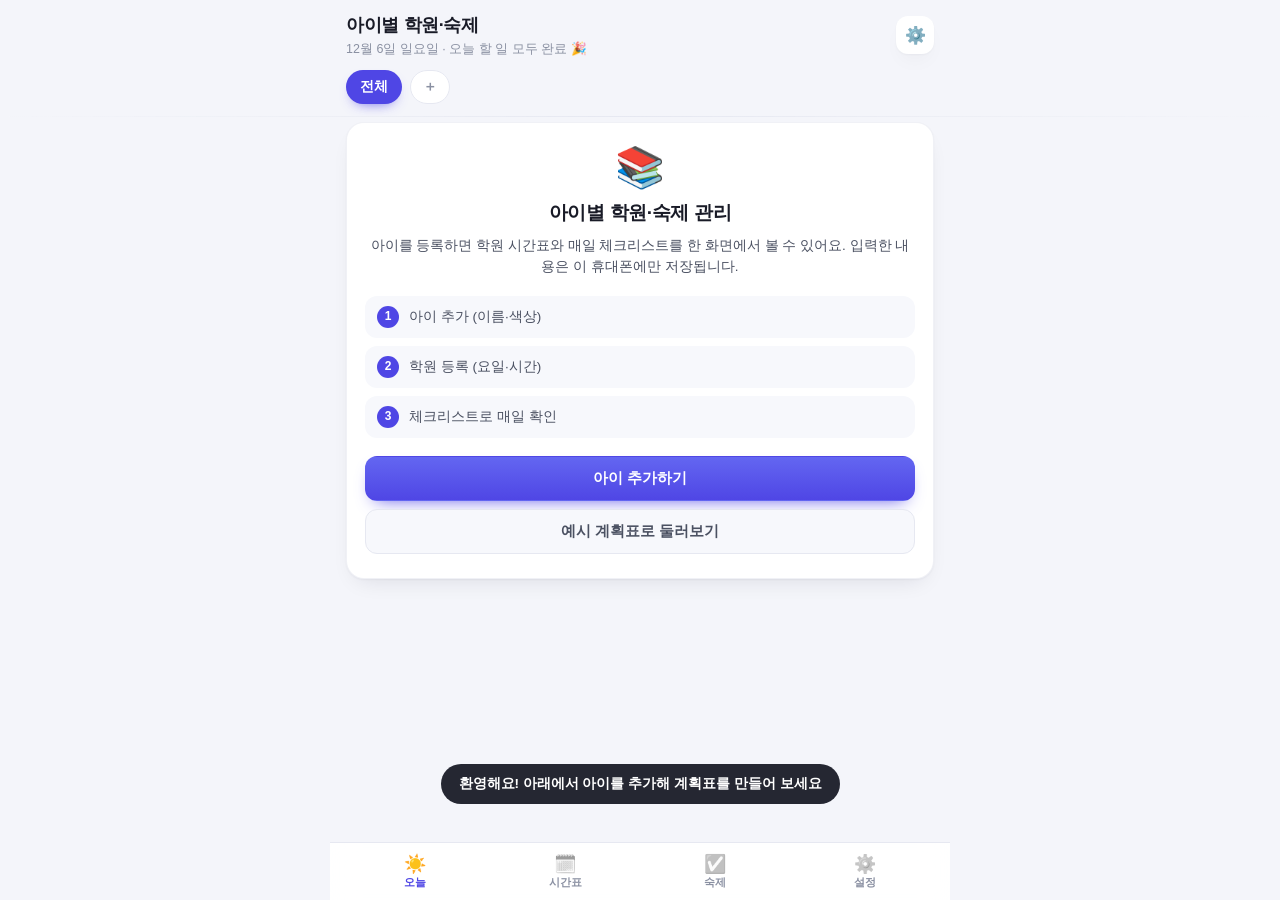
==== index.html @ 46a89ddb "아이별 학원·숙제 관리 PWA 공개 배포 (개인정보 제거, 빈 상태 시작·익명 예시 계획표)" ====
<!DOCTYPE html>
<html lang="ko">
<head>
<meta charset="utf-8">
<meta name="viewport" content="width=device-width, initial-scale=1, viewport-fit=cover">
<meta name="theme-color" content="#4f46e5">
<meta name="description" content="아이별 학원 스케줄과 숙제를 한 곳에서 관리하는 앱">
<meta name="mobile-web-app-capable" content="yes">
<meta name="apple-mobile-web-app-capable" content="yes">
<meta name="apple-mobile-web-app-title" content="아이별 학원">
<link rel="manifest" href="manifest.json">
<link rel="icon" href="icon.svg" type="image/svg+xml">
<link rel="apple-touch-icon" href="icon-192.png">
<link rel="stylesheet" href="styles.css">
<title>아이별 학원·숙제</title>
</head>
<body>
<header class="topbar">
  <div class="topbar-row">
    <div class="brand-text">
      <h1>아이별 학원·숙제</h1>
      <p class="today-line" id="todayLine"></p>
    </div>
    <button class="icon-btn" type="button" data-action="set-view" data-view="settings" aria-label="설정">⚙️</button>
  </div>
  <nav class="kidbar" id="kidBar" aria-label="아이 선택"></nav>
</header>

<main id="main" class="main"></main>

<nav class="tabbar" id="tabBar" aria-label="화면 이동"></nav>
<div id="modalRoot"></div>
<div id="toastRoot" class="toast-root" aria-live="polite"></div>
<input type="file" id="importFile" accept=".json,application/json" hidden>

<noscript><p style="padding:24px;font-size:16px">이 앱을 사용하려면 브라우저의 자바스크립트를 켜 주세요.</p></noscript>

<script src="logic.js"></script>
<script src="app.js"></script>
</body>
</html>
---- styles.css ----
/* 아이별 학원·숙제 관리 — 모바일 퍼스트 스타일 */
:root {
  --bg: #f4f5fa;
  --surface: #ffffff;
  --surface-2: #f7f8fc;
  --line: #e6e8f1;
  --text: #191b27;
  --text-2: #4b5162;
  --muted: #8a90a2;
  --accent: #4f46e5;
  --accent-2: #6366f1;
  --accent-soft: #eef0ff;
  --danger: #e11d48;
  --danger-soft: #ffe9ee;
  --ok: #16a34a;
  --warn: #d97706;
  --warn-soft: #fff4e0;
  --today-soft: #fff1f0;
  --radius: 18px;
  --radius-sm: 12px;
  --shadow: 0 1px 2px rgba(20, 24, 40, .04), 0 10px 24px -12px rgba(20, 24, 40, .14);
  --safe-b: env(safe-area-inset-bottom, 0px);
}

@media (prefers-color-scheme: dark) {
  :root {
    --bg: #0e1017;
    --surface: #171a24;
    --surface-2: #1e222e;
    --line: #2a2f3d;
    --text: #eef0f7;
    --text-2: #c3c8d6;
    --muted: #8b93a7;
    --accent: #818cf8;
    --accent-2: #6366f1;
    --accent-soft: #232544;
    --danger: #fb7185;
    --danger-soft: #3a1b25;
    --warn: #fbbf24;
    --warn-soft: #3a2c14;
    --today-soft: #34201f;
    --shadow: 0 1px 2px rgba(0, 0, 0, .3), 0 12px 28px -14px rgba(0, 0, 0, .6);
  }
}

* { box-sizing: border-box; -webkit-tap-highlight-color: transparent; }

html, body { margin: 0; padding: 0; }

body {
  background: var(--bg);
  color: var(--text);
  font-family: -apple-system, BlinkMacSystemFont, "Apple SD Gothic Neo", "Malgun Gothic",
    "Noto Sans KR", "Helvetica Neue", Arial, sans-serif;
  font-size: 15px;
  line-height: 1.45;
  -webkit-font-smoothing: antialiased;
  overscroll-behavior-y: contain;
}

body.sheet-open { overflow: hidden; }

button { font-family: inherit; font-size: inherit; color: inherit; }
ul, ol { margin: 0; padding: 0; list-style: none; }
h1, h2, h3, p { margin: 0; }

/* ---------- 상단 ---------- */
.topbar {
  position: sticky;
  top: 0;
  z-index: 30;
  background: color-mix(in srgb, var(--bg) 88%, transparent);
  backdrop-filter: saturate(1.4) blur(12px);
  -webkit-backdrop-filter: saturate(1.4) blur(12px);
  border-bottom: 1px solid transparent;
  padding-top: env(safe-area-inset-top, 0px);
}
.topbar::after {
  content: "";
  display: block;
  height: 1px;
  background: linear-gradient(90deg, transparent, var(--line), transparent);
}
.topbar-row {
  display: flex;
  align-items: center;
  gap: 10px;
  padding: 12px 16px 6px;
  max-width: 620px;
  margin: 0 auto;
}
.brand-text { flex: 1; min-width: 0; }
.brand-text h1 {
  font-size: 18px;
  font-weight: 800;
  letter-spacing: -.02em;
}
.today-line {
  font-size: 12.5px;
  color: var(--muted);
  margin-top: 2px;
  white-space: nowrap;
  overflow: hidden;
  text-overflow: ellipsis;
}
.icon-btn {
  border: 0;
  background: var(--surface);
  width: 38px;
  height: 38px;
  border-radius: 12px;
  font-size: 17px;
  display: grid;
  place-items: center;
  box-shadow: var(--shadow);
  cursor: pointer;
}

/* ---------- 아이 칩 ---------- */
.kidbar {
  display: flex;
  gap: 8px;
  overflow-x: auto;
  padding: 6px 16px 12px;
  max-width: 620px;
  margin: 0 auto;
  scrollbar-width: none;
}
.kidbar::-webkit-scrollbar { display: none; }
.kidchip {
  flex: 0 0 auto;
  border: 1px solid var(--line);
  background: var(--surface);
  border-radius: 999px;
  padding: 7px 13px;
  font-size: 13.5px;
  font-weight: 600;
  color: var(--text-2);
  display: inline-flex;
  align-items: center;
  gap: 5px;
  cursor: pointer;
  transition: transform .12s ease, background .15s ease;
}
.kidchip:active { transform: scale(.96); }
.kidchip.on {
  background: var(--c, var(--accent));
  border-color: transparent;
  color: #fff;
  box-shadow: 0 6px 14px -8px var(--c, var(--accent));
}
.kidchip-emoji { font-size: 14px; }
.kidchip-add {
  font-weight: 700;
  color: var(--muted);
  padding: 7px 12px;
}

/* ---------- 본문 ---------- */
.main {
  max-width: 620px;
  margin: 0 auto;
  padding: 4px 16px calc(96px + var(--safe-b));
  display: flex;
  flex-direction: column;
  gap: 14px;
}

.card {
  background: var(--surface);
  border-radius: var(--radius);
  padding: 16px;
  box-shadow: var(--shadow);
  border: 1px solid color-mix(in srgb, var(--line) 60%, transparent);
}
.card-head {
  display: flex;
  align-items: center;
  gap: 8px;
  margin-bottom: 10px;
}
.card-head h2 {
  font-size: 15px;
  font-weight: 800;
  letter-spacing: -.01em;
  flex: 1;
}
.card-count {
  font-size: 12px;
  color: var(--muted);
  font-weight: 600;
}
.card-desc {
  font-size: 13px;
  color: var(--text-2);
  margin-bottom: 12px;
  line-height: 1.55;
}
.card-desc.muted { color: var(--muted); font-size: 12.5px; margin-top: 10px; margin-bottom: 0; }
.empty {
  font-size: 13.5px;
  color: var(--muted);
  padding: 10px 2px 6px;
  line-height: 1.55;
}
.footnote {
  text-align: center;
  font-size: 11.5px;
  color: var(--muted);
  padding: 4px 0 8px;
}

/* ---------- 버튼 ---------- */
.btn {
  border: 1px solid var(--line);
  background: var(--surface);
  border-radius: 12px;
  padding: 9px 14px;
  font-size: 13.5px;
  font-weight: 700;
  color: var(--text);
  cursor: pointer;
  transition: transform .12s ease, filter .15s ease;
}
.btn:active { transform: scale(.97); }
.btn.primary {
  background: linear-gradient(180deg, var(--accent-2), var(--accent));
  border-color: transparent;
  color: #fff;
  box-shadow: 0 8px 18px -10px var(--accent);
}
.btn.ghost { background: var(--surface-2); color: var(--text-2); }
.btn.danger { color: var(--danger); }
.btn.tiny { padding: 6px 10px; font-size: 12.5px; border-radius: 10px; }
.btn.block { display: block; width: 100%; padding: 12px; font-size: 14.5px; }
.btn-row { display: flex; gap: 8px; flex-wrap: wrap; }
.btn-row .btn { flex: 1 1 0; min-width: 96px; }

/* ---------- 히어로 (다음 수업) ---------- */
.hero {
  position: relative;
  overflow: hidden;
  background:
    radial-gradient(120% 140% at 100% 0%, color-mix(in srgb, var(--c) 22%, transparent) 0%, transparent 60%),
    var(--surface);
  border: 1px solid color-mix(in srgb, var(--c) 26%, var(--line));
}
.hero-top {
  display: flex;
  align-items: baseline;
  justify-content: space-between;
  gap: 8px;
}
.hero-eyebrow {
  font-size: 12px;
  font-weight: 800;
  letter-spacing: .04em;
  color: var(--c);
  text-transform: uppercase;
}
.hero-when { font-size: 12.5px; color: var(--muted); font-weight: 600; }
.hero-name {
  font-size: 24px;
  font-weight: 850;
  letter-spacing: -.03em;
  margin: 8px 0 6px;
  line-height: 1.2;
}
.hero-sub {
  display: flex;
  align-items: center;
  gap: 8px;
  flex-wrap: wrap;
  font-size: 13.5px;
  color: var(--text-2);
}
.hero-remain {
  font-weight: 800;
  color: var(--c);
  background: color-mix(in srgb, var(--c) 12%, transparent);
  padding: 3px 9px;
  border-radius: 999px;
  font-size: 12.5px;
}
.hero-place { margin-top: 8px; font-size: 13px; color: var(--text-2); }
.hero-actions {
  display: flex;
  align-items: center;
  gap: 10px;
  margin-top: 12px;
}
.hero-memo {
  font-size: 12.5px;
  color: var(--muted);
  overflow: hidden;
  text-overflow: ellipsis;
  white-space: nowrap;
}
.hero-empty { background: var(--surface); }

/* ---------- 오늘의 학원 행 ---------- */
.list { display: flex; flex-direction: column; }
.list > li + li { border-top: 1px solid var(--line); }
.row {
  display: flex;
  align-items: center;
  gap: 10px;
  width: 100%;
  border: 0;
  background: none;
  padding: 11px 2px;
  text-align: left;
  cursor: pointer;
}
.row-dot {
  width: 9px;
  height: 9px;
  border-radius: 50%;
  background: var(--c, var(--accent));
  flex: 0 0 auto;
  box-shadow: 0 0 0 4px color-mix(in srgb, var(--c, var(--accent)) 16%, transparent);
}
.row-main { flex: 1; min-width: 0; display: flex; flex-direction: column; gap: 2px; }
.row-title {
  font-size: 14.5px;
  font-weight: 700;
  overflow: hidden;
  text-overflow: ellipsis;
  white-space: nowrap;
}
.row-sub { font-size: 12.5px; color: var(--muted); }
.row-side { display: flex; flex-direction: column; align-items: flex-end; gap: 4px; }
.row-kid { display: flex; }

.pill {
  font-size: 11.5px;
  font-weight: 700;
  color: var(--text-2);
  background: var(--surface-2);
  border-radius: 999px;
  padding: 3px 9px;
  white-space: nowrap;
}
.pill-live { color: var(--accent); background: var(--accent-soft); }

.tag {
  display: inline-flex;
  align-items: center;
  gap: 3px;
  font-size: 11.5px;
  font-weight: 700;
  color: var(--c, var(--text-2));
  background: color-mix(in srgb, var(--c, var(--muted)) 13%, transparent);
  border-radius: 999px;
  padding: 2px 8px;
  white-space: nowrap;
}
.tag-emoji { font-size: 11px; }
.tag-plain {
  color: var(--muted);
  background: var(--surface-2);
}

/* ---------- 숙제 ---------- */
.hwl { display: flex; flex-direction: column; }
.hwl > li {
  display: flex;
  align-items: center;
  gap: 10px;
  padding: 10px 2px;
}
.hwl > li + li { border-top: 1px solid var(--line); }
.check {
  flex: 0 0 auto;
  width: 26px;
  height: 26px;
  border-radius: 9px;
  border: 1.8px solid var(--line);
  background: var(--surface);
  color: #fff;
  font-size: 14px;
  font-weight: 800;
  display: grid;
  place-items: center;
  cursor: pointer;
  transition: transform .12s ease, background .15s ease, border-color .15s ease;
}
.check:active { transform: scale(.9); }
.check.on {
  background: var(--ok);
  border-color: var(--ok);
}
.hw-body {
  flex: 1;
  min-width: 0;
  border: 0;
  background: none;
  text-align: left;
  padding: 0;
  display: flex;
  flex-direction: column;
  gap: 4px;
  cursor: pointer;
}
.hw-title { font-size: 14.5px; font-weight: 650; line-height: 1.35; word-break: break-word; }
.is-done .hw-title { color: var(--muted); text-decoration: line-through; }
.hw-meta { display: flex; align-items: center; gap: 5px; flex-wrap: wrap; }
.hw-memo {
  font-size: 12px;
  color: var(--muted);
  overflow: hidden;
  text-overflow: ellipsis;
  white-space: nowrap;
  max-width: 150px;
}
.due {
  flex: 0 0 auto;
  font-size: 11.5px;
  font-weight: 800;
  padding: 4px 8px;
  border-radius: 8px;
  white-space: nowrap;
}
.due--late { color: var(--danger); background: var(--danger-soft); }
.due--today { color: #fff; background: var(--danger); }
.due--soon { color: var(--warn); background: var(--warn-soft); }
.due--later, .due--none { color: var(--muted); background: var(--surface-2); }
.is-done .due { color: var(--ok); background: color-mix(in srgb, var(--ok) 12%, transparent); }

.kid-block { padding-top: 10px; }
.kid-block + .kid-block { border-top: 1px solid var(--line); margin-top: 10px; }
.kid-block-head { display: flex; align-items: center; justify-content: space-between; gap: 8px; margin-bottom: 7px; }
.kid-block .hwl > li { padding: 8px 2px; }
.prog {
  height: 5px;
  border-radius: 999px;
  background: var(--surface-2);
  overflow: hidden;
  margin-bottom: 4px;
}
.prog > span {
  display: block;
  height: 100%;
  border-radius: 999px;
  background: var(--c, var(--accent));
  transition: width .25s ease;
}
.prog-text { font-size: 12px; font-weight: 800; color: var(--text-2); }
.empty.small { font-size: 12.5px; padding: 8px 2px; }
.rt-time {
  font-size: 11.5px;
  font-weight: 700;
  color: var(--text-2);
  background: var(--surface-2);
  padding: 2px 7px;
  border-radius: 7px;
}
.hwl .btn.block { margin-top: 8px; }
.hint-line { font-size: 11.5px; color: var(--muted); margin: -4px 0 10px; line-height: 1.5; }
.banner {
  background: var(--danger-soft);
  color: var(--danger);
  font-size: 13px;
  font-weight: 700;
  border-radius: var(--radius-sm);
  padding: 9px 12px;
  margin-bottom: 8px;
}

/* ---------- 필터 ---------- */
.filters { display: flex; gap: 7px; margin-bottom: 10px; overflow-x: auto; scrollbar-width: none; }
.filters::-webkit-scrollbar { display: none; }
.fchip {
  border: 1px solid var(--line);
  background: var(--surface-2);
  color: var(--text-2);
  border-radius: 999px;
  padding: 6px 12px;
  font-size: 12.5px;
  font-weight: 700;
  white-space: nowrap;
  cursor: pointer;
}
.fchip.on { background: var(--accent); border-color: transparent; color: #fff; }

/* ---------- 주간 시간표 ---------- */
.week { display: flex; flex-direction: column; }
.wrow {
  display: grid;
  grid-template-columns: 40px 1fr;
  gap: 10px;
  padding: 8px 0;
  align-items: start;
}
.wrow + .wrow { border-top: 1px dashed var(--line); }
.wrow.is-today { background: color-mix(in srgb, var(--accent) 6%, transparent); border-radius: 10px; }
.wday {
  display: flex;
  flex-direction: column;
  align-items: center;
  gap: 1px;
  padding-top: 2px;
}
.wday b { font-size: 13px; font-weight: 800; }
.wrow.is-today .wday b { color: var(--accent); }
.wday span { font-size: 10.5px; color: var(--muted); }
.witems { display: flex; flex-direction: column; gap: 6px; min-height: 24px; justify-content: center; }
.wempty { color: var(--muted); font-size: 12.5px; }
.chip-class {
  display: flex;
  align-items: center;
  gap: 8px;
  border: 1px solid color-mix(in srgb, var(--c) 28%, var(--line));
  background: color-mix(in srgb, var(--c) 8%, var(--surface));
  border-radius: 11px;
  padding: 7px 10px;
  text-align: left;
  cursor: pointer;
  border-left: 3px solid var(--c);
}
.chip-name {
  font-size: 13.5px;
  font-weight: 750;
  flex: 1;
  overflow: hidden;
  text-overflow: ellipsis;
  white-space: nowrap;
}
.chip-time { font-size: 11.5px; color: var(--text-2); font-weight: 600; white-space: nowrap; }

/* ---------- 학원 관리 목록 ---------- */
.mng { display: flex; align-items: center; gap: 10px; padding: 11px 2px; }
.mng-main { flex: 1; min-width: 0; }
.mng-title { font-size: 14.5px; font-weight: 700; }
.mng-sub { font-size: 12.5px; color: var(--muted); margin-top: 2px; }
.mng-tags { margin-top: 5px; display: flex; gap: 4px; flex-wrap: wrap; }
.mng-list > li + li { border-top: 1px solid var(--line); }

/* ---------- 온보딩 ---------- */
.intro { text-align: center; padding: 24px 18px; }
.intro-emoji { font-size: 40px; line-height: 1; }
.intro h2 { font-size: 19px; font-weight: 850; margin: 12px 0 8px; letter-spacing: -.02em; }
.intro p { font-size: 13.5px; color: var(--text-2); line-height: 1.6; }
.steps {
  display: flex;
  flex-direction: column;
  gap: 8px;
  margin: 18px 0;
  text-align: left;
}
.steps li {
  display: flex;
  align-items: center;
  gap: 10px;
  background: var(--surface-2);
  border-radius: var(--radius-sm);
  padding: 10px 12px;
  font-size: 13.5px;
  color: var(--text-2);
}
.steps b {
  width: 22px;
  height: 22px;
  border-radius: 50%;
  background: var(--accent);
  color: #fff;
  font-size: 12px;
  display: grid;
  place-items: center;
  flex: 0 0 auto;
}
.steps.small li { padding: 8px 11px; font-size: 13px; }
.intro-actions { display: flex; flex-direction: column; gap: 8px; }
.notice h2 { font-size: 16px; font-weight: 800; margin-bottom: 6px; }
.notice p { font-size: 13.5px; color: var(--text-2); line-height: 1.55; margin-bottom: 12px; }

/* ---------- 설정 ---------- */
.setting {
  display: flex;
  align-items: center;
  gap: 10px;
  padding: 11px 0;
  border-top: 1px solid var(--line);
}
.setting:first-of-type { border-top: 0; }
.setting-label { flex: 1 1 auto; min-width: 0; font-size: 14px; font-weight: 600; white-space: nowrap; overflow: hidden; text-overflow: ellipsis; }
.row-note {
  font-size: 12.5px;
  color: var(--muted);
  line-height: 1.55;
  padding: 6px 0 10px;
}
.switch {
  width: 46px;
  height: 28px;
  border-radius: 999px;
  border: 0;
  background: var(--line);
  padding: 3px;
  cursor: pointer;
  transition: background .18s ease;
  flex: 0 0 auto;
}
.switch span {
  display: block;
  width: 22px;
  height: 22px;
  border-radius: 50%;
  background: #fff;
  box-shadow: 0 1px 3px rgba(0, 0, 0, .25);
  transition: transform .18s ease;
}
.switch.on { background: var(--accent); }
.switch.on span { transform: translateX(18px); }
.select, .input-time {
  flex: 0 0 auto;
  max-width: 58%;
  border: 1px solid var(--line);
  background: var(--surface-2);
  color: var(--text);
  border-radius: 10px;
  padding: 7px 10px;
  font-size: 13.5px;
  font-weight: 600;
}

/* ---------- 시트 ---------- */
.sheet-wrap { position: fixed; inset: 0; z-index: 60; display: flex; align-items: flex-end; justify-content: center; }
.backdrop {
  position: absolute;
  inset: 0;
  background: rgba(12, 14, 22, .45);
  backdrop-filter: blur(2px);
  animation: fade .18s ease;
}
.sheet {
  position: relative;
  width: 100%;
  max-width: 620px;
  max-height: 90vh;
  overflow-y: auto;
  background: var(--surface);
  border-radius: 22px 22px 0 0;
  padding: 8px 18px calc(18px + var(--safe-b));
  box-shadow: 0 -18px 40px -20px rgba(0, 0, 0, .4);
  animation: rise .22s cubic-bezier(.2, .8, .3, 1);
}
.handle {
  width: 38px;
  height: 4px;
  border-radius: 999px;
  background: var(--line);
  margin: 4px auto 10px;
}
.sheet-title { font-size: 17px; font-weight: 850; letter-spacing: -.02em; margin-bottom: 14px; }
.field { display: block; margin-bottom: 13px; }
.field-label {
  display: block;
  font-size: 12.5px;
  font-weight: 750;
  color: var(--text-2);
  margin-bottom: 6px;
}
.field-label .hint { font-weight: 500; color: var(--muted); font-size: 11.5px; margin-left: 4px; }
.input {
  width: 100%;
  border: 1px solid var(--line);
  background: var(--surface-2);
  color: var(--text);
  border-radius: var(--radius-sm);
  padding: 11px 12px;
  font-size: 15px;
  font-family: inherit;
  font-weight: 600;
  outline: none;
  transition: border-color .15s ease, box-shadow .15s ease;
  -webkit-appearance: none;
  appearance: none;
}
select.input {
  background-image: linear-gradient(45deg, transparent 50%, var(--muted) 50%),
    linear-gradient(135deg, var(--muted) 50%, transparent 50%);
  background-position: calc(100% - 18px) 50%, calc(100% - 13px) 50%;
  background-size: 5px 5px, 5px 5px;
  background-repeat: no-repeat;
  padding-right: 34px;
}
textarea.input { resize: vertical; line-height: 1.5; }
.input:focus { border-color: var(--accent); box-shadow: 0 0 0 3px color-mix(in srgb, var(--accent) 18%, transparent); }
.field-2 { display: flex; gap: 10px; }
.field-2 .sub { flex: 1; display: block; }
.chips { display: flex; flex-wrap: wrap; gap: 7px; }
.chip {
  border: 1px solid var(--line);
  background: var(--surface-2);
  color: var(--text-2);
  border-radius: 10px;
  padding: 8px 12px;
  font-size: 14px;
  font-weight: 700;
  cursor: pointer;
  min-width: 42px;
  text-align: center;
}
.chip.on {
  background: var(--accent);
  border-color: transparent;
  color: #fff;
}
.chips [data-pickgroup="color"] {
  min-width: 34px;
  height: 34px;
  padding: 0;
  border-radius: 50%;
  background: var(--c);
  border: 2px solid transparent;
  box-shadow: inset 0 0 0 2px var(--surface);
}
.chips [data-pickgroup="color"].on {
  border-color: var(--c);
  box-shadow: inset 0 0 0 3px var(--surface), 0 0 0 2px color-mix(in srgb, var(--c) 35%, transparent);
}
.form-err {
  display: none;
  color: var(--danger);
  background: var(--danger-soft);
  border-radius: 10px;
  padding: 9px 12px;
  font-size: 13px;
  font-weight: 600;
  margin-bottom: 10px;
}
.form-err.show { display: block; }
.sheet-actions {
  display: flex;
  gap: 8px;
  margin-top: 6px;
}
.sheet-actions .btn { flex: 1; padding: 12px; }
.sheet-actions .btn.primary { flex: 1.5; }

@keyframes rise { from { transform: translateY(24px); opacity: .6; } to { transform: none; opacity: 1; } }
@keyframes fade { from { opacity: 0; } to { opacity: 1; } }

/* ---------- 하단 탭 ---------- */
.tabbar {
  position: fixed;
  left: 0;
  right: 0;
  bottom: 0;
  z-index: 40;
  display: flex;
  max-width: 620px;
  margin: 0 auto;
  padding: 6px 10px calc(6px + var(--safe-b));
  background: color-mix(in srgb, var(--surface) 92%, transparent);
  backdrop-filter: blur(14px);
  -webkit-backdrop-filter: blur(14px);
  border-top: 1px solid var(--line);
}
.tab {
  flex: 1;
  border: 0;
  background: none;
  padding: 6px 0 4px;
  border-radius: 12px;
  display: flex;
  flex-direction: column;
  align-items: center;
  gap: 2px;
  color: var(--muted);
  cursor: pointer;
  position: relative;
}
.tab.on { color: var(--accent); }
.tab-icon { font-size: 18px; line-height: 1; filter: grayscale(1) opacity(.65); }
.tab.on .tab-icon { filter: none; }
.tab-label { font-size: 11px; font-weight: 750; }
.tab-badge {
  position: absolute;
  top: 0;
  right: calc(50% - 22px);
  min-width: 17px;
  height: 17px;
  padding: 0 4px;
  border-radius: 999px;
  background: var(--danger);
  color: #fff;
  font-size: 10.5px;
  font-weight: 800;
  display: grid;
  place-items: center;
}

/* ---------- 토스트 ---------- */
.toast-root {
  position: fixed;
  left: 0;
  right: 0;
  bottom: calc(96px + var(--safe-b));
  z-index: 70;
  display: flex;
  flex-direction: column;
  align-items: center;
  gap: 6px;
  pointer-events: none;
}
.toast {
  background: rgba(24, 26, 38, .94);
  color: #fff;
  border-radius: 999px;
  padding: 10px 18px;
  font-size: 13.5px;
  font-weight: 600;
  max-width: 86%;
  text-align: center;
  opacity: 0;
  transform: translateY(8px);
  transition: opacity .22s ease, transform .22s ease;
}
.toast.show { opacity: 1; transform: none; }

@media (min-width: 480px) {
  .hero-name { font-size: 26px; }
}

@media (prefers-reduced-motion: reduce) {
  * { animation-duration: .01ms !important; transition-duration: .01ms !important; }
}
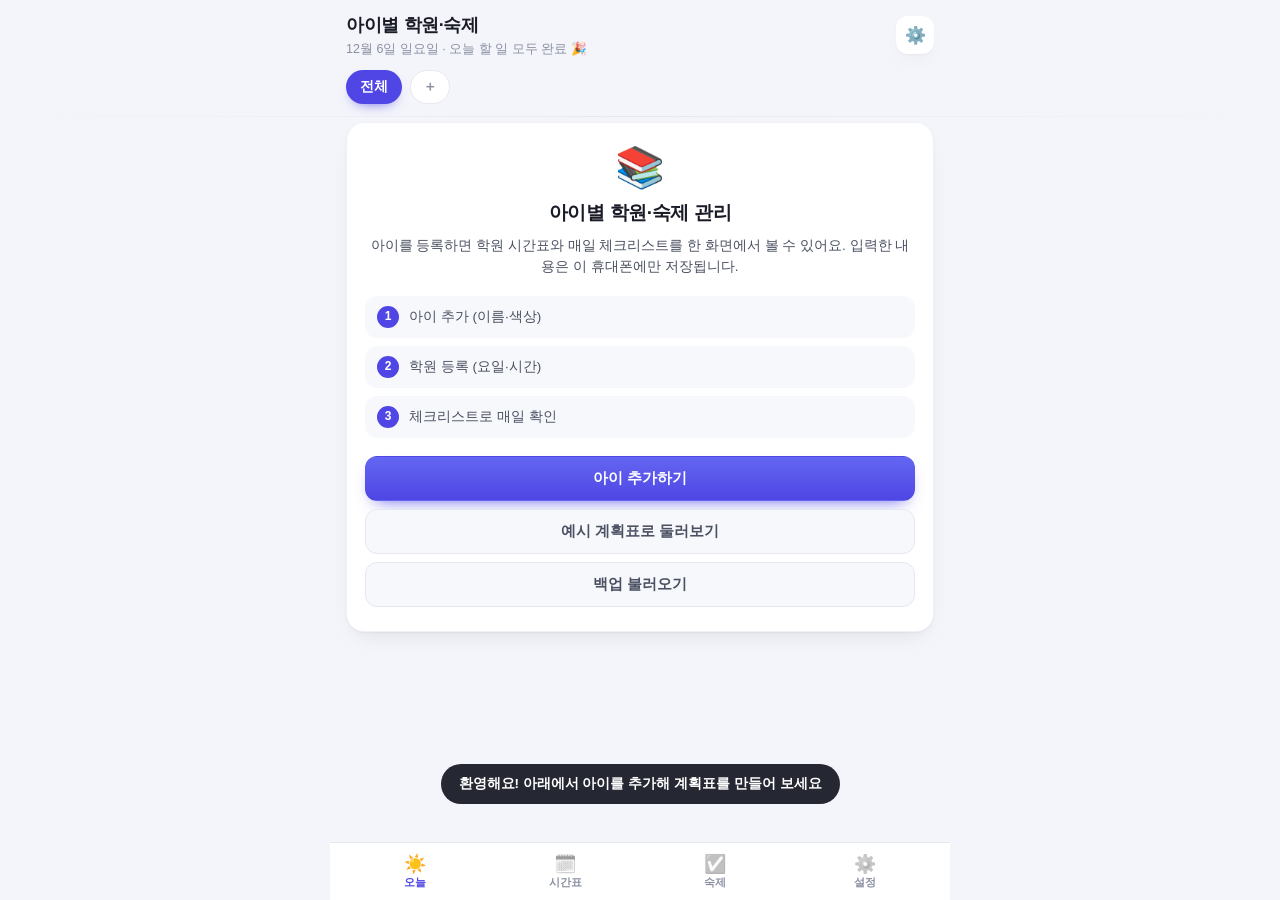
==== commit fdec076f: "관리자(엄마) 4자리 비밀번호 잠금 추가 - 체크·보기는 자유롭게, 아이·일정·할 일·숙제·설정 수정만 잠금 - 설정 맨 위 '관리자(엄마) 비밀번호' 카드에서 설정·변경·삭제 -" ====
--- a/index.html
+++ b/index.html
@@ -21,6 +21,7 @@
       <h1>아이별 학원·숙제</h1>
       <p class="today-line" id="todayLine"></p>
     </div>
+    <button class="icon-btn" type="button" id="lockBtn" data-action="toggle-lock" aria-label="관리자 잠금" aria-pressed="false" hidden>🔒</button>
     <button class="icon-btn" type="button" data-action="set-view" data-view="settings" aria-label="설정">⚙️</button>
   </div>
   <nav class="kidbar" id="kidBar" aria-label="아이 선택"></nav>
--- a/styles.css
+++ b/styles.css
@@ -820,6 +820,61 @@
 }
 .toast.show { opacity: 1; transform: none; }
 
+/* ---------- 관리자(엄마) 잠금 ---------- */
+.icon-btn[hidden] { display: none; }
+#lockBtn { font-size: 15px; }
+.lock-card .card-desc { margin-bottom: 4px; }
+.lock-actions { display: flex; flex-direction: column; gap: 8px; margin-top: 10px; }
+.lock-actions .btn-row { width: 100%; }
+.sheet-fieldset { border: 0; margin: 0; padding: 0; min-width: 0; }
+.sheet-fieldset[disabled] .input { opacity: .72; }
+.locked-note { color: var(--warn); background: var(--warn-soft); border-radius: 10px; padding: 9px 12px; margin: 0 0 10px; }
+.lock-gate .intro-actions { gap: 8px; }
+
+/* 비밀번호 입력 시트 */
+.pin-sheet { max-width: 420px; }
+.pin-dots { display: flex; gap: 14px; justify-content: center; margin: 6px 0 14px; }
+.pin-dot {
+  width: 16px;
+  height: 16px;
+  border-radius: 50%;
+  border: 2px solid var(--line);
+  background: var(--surface-2);
+  transition: background .15s ease, border-color .15s ease, transform .15s ease;
+}
+.pin-dot.on { background: var(--accent); border-color: var(--accent); transform: scale(1.08); }
+.pin-err, .pin-wait { display: none; font-size: 13px; font-weight: 700; border-radius: 10px; padding: 9px 12px; margin: 0 0 10px; }
+.pin-err.show { display: block; color: var(--danger); background: var(--danger-soft); }
+.pin-wait.show { display: block; color: var(--warn); background: var(--warn-soft); }
+.pin-pad { display: grid; grid-template-columns: repeat(3, 1fr); gap: 7px; margin-bottom: 12px; }
+.pin-key {
+  border: 1px solid var(--line);
+  background: var(--surface-2);
+  color: var(--text);
+  border-radius: 14px;
+  padding: 14px 0;
+  font-size: 21px;
+  font-weight: 800;
+  font-family: inherit;
+  cursor: pointer;
+  -webkit-user-select: none;
+  user-select: none;
+}
+.pin-key:active { transform: scale(.97); background: var(--accent-soft); }
+.pin-key-fn { font-size: 18px; color: var(--text-2); }
+.pin-key-blank { border: 0; background: none; pointer-events: none; }
+.pin-sheet .sheet-actions .btn { flex: 1; }
+.pin-help {
+  margin-top: 12px;
+  padding: 12px;
+  border-radius: var(--radius-sm);
+  background: var(--surface-2);
+  font-size: 12.5px;
+  color: var(--text-2);
+  line-height: 1.55;
+}
+.pin-help p { margin: 0 0 10px; }
+
 @media (min-width: 480px) {
   .hero-name { font-size: 26px; }
 }
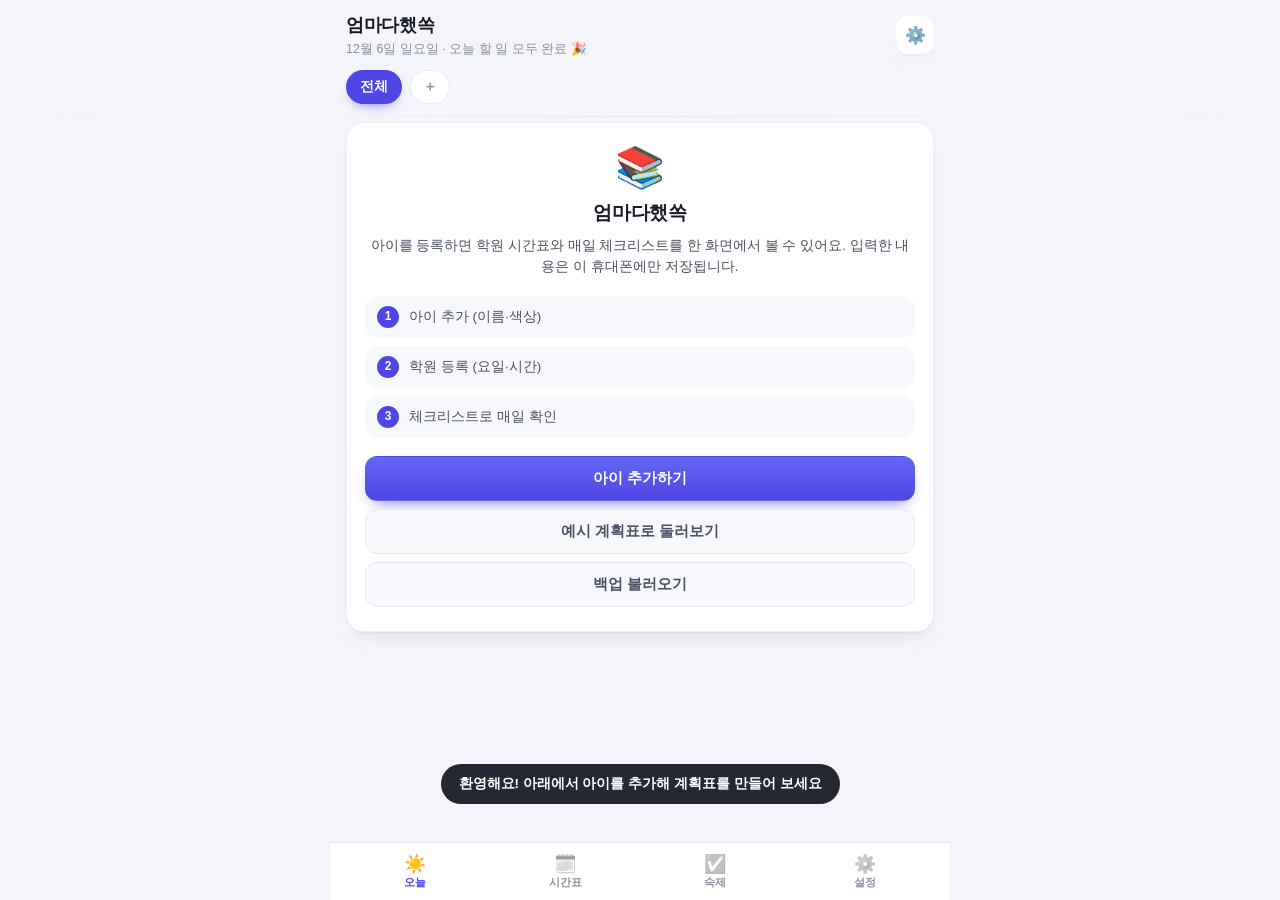
==== commit 6b76be1f: "앱 이름을 '엄마다했쏙'(짧은 이름 '다했쏙')으로 바꾸고 새 로고 아이콘 적용 - manifest/index.html/app.js/logic.js/sw.js/README 의 이름" ====
--- a/index.html
+++ b/index.html
@@ -4,21 +4,21 @@
 <meta charset="utf-8">
 <meta name="viewport" content="width=device-width, initial-scale=1, viewport-fit=cover">
 <meta name="theme-color" content="#4f46e5">
-<meta name="description" content="아이별 학원 스케줄과 숙제를 한 곳에서 관리하는 앱">
+<meta name="description" content="엄마다했쏙 — 아이 학원 스케줄과 숙제를 한 곳에서 관리하는 앱">
 <meta name="mobile-web-app-capable" content="yes">
 <meta name="apple-mobile-web-app-capable" content="yes">
-<meta name="apple-mobile-web-app-title" content="아이별 학원">
+<meta name="apple-mobile-web-app-title" content="다했쏙">
 <link rel="manifest" href="manifest.json">
 <link rel="icon" href="icon.svg" type="image/svg+xml">
 <link rel="apple-touch-icon" href="icon-192.png">
 <link rel="stylesheet" href="styles.css">
-<title>아이별 학원·숙제</title>
+<title>엄마다했쏙</title>
 </head>
 <body>
 <header class="topbar">
   <div class="topbar-row">
     <div class="brand-text">
-      <h1>아이별 학원·숙제</h1>
+      <h1>엄마다했쏙</h1>
       <p class="today-line" id="todayLine"></p>
     </div>
     <button class="icon-btn" type="button" id="lockBtn" data-action="toggle-lock" aria-label="관리자 잠금" aria-pressed="false" hidden>🔒</button>
--- a/styles.css
+++ b/styles.css
@@ -1,4 +1,4 @@
-/* 아이별 학원·숙제 관리 — 모바일 퍼스트 스타일 */
+/* 엄마다했쏙 — 모바일 퍼스트 스타일 */
 :root {
   --bg: #f4f5fa;
   --surface: #ffffff;
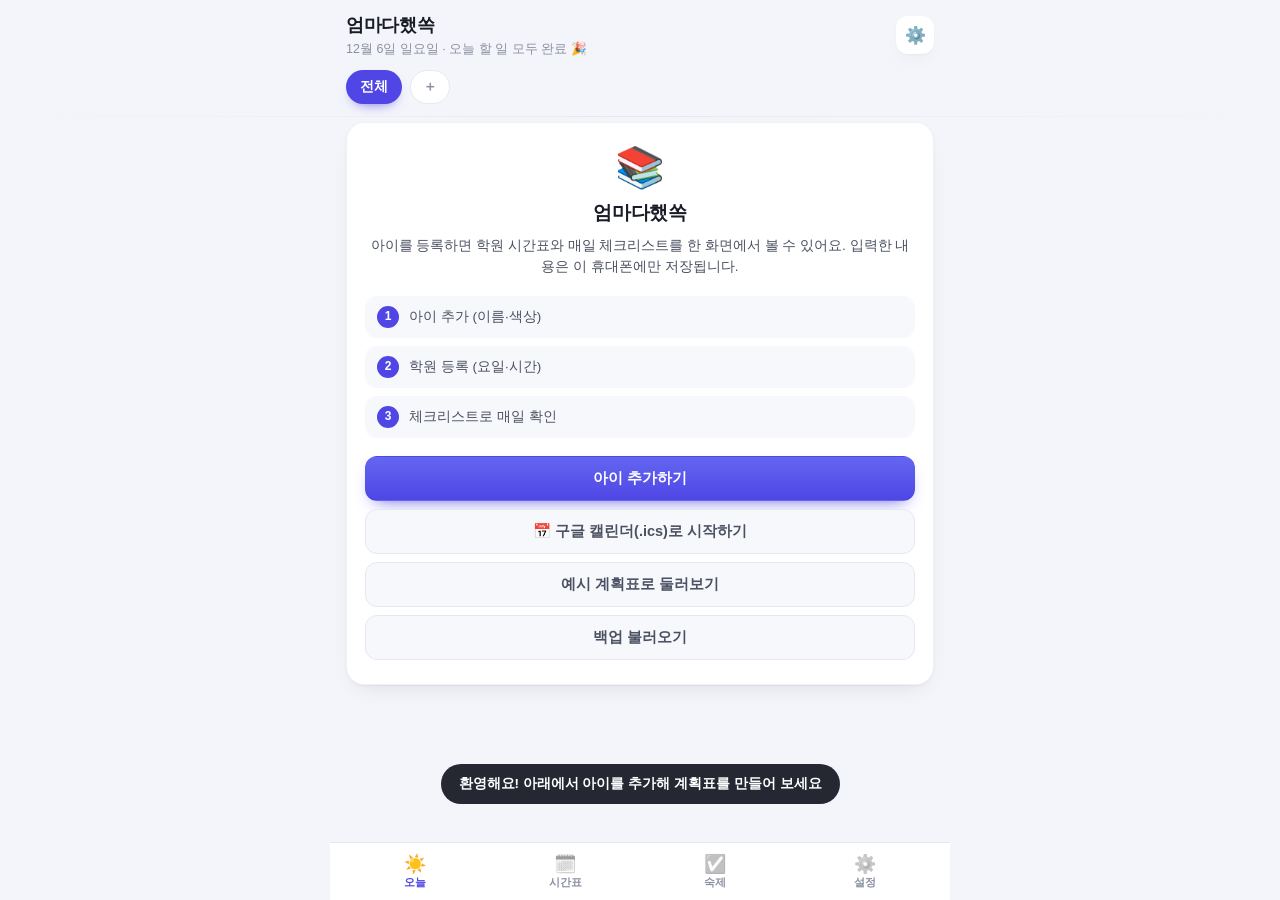
==== commit 7081df3d: "캘린더(.ics) 불러오기 추가: 미리보기·아이 선택·중복 건너뛰기 (v1.4.0, 캐시 v6)" ====
--- a/index.html
+++ b/index.html
@@ -33,6 +33,7 @@
 <div id="modalRoot"></div>
 <div id="toastRoot" class="toast-root" aria-live="polite"></div>
 <input type="file" id="importFile" accept=".json,application/json" hidden>
+<input type="file" id="icsFile" accept=".ics,text/calendar" hidden>
 
 <noscript><p style="padding:24px;font-size:16px">이 앱을 사용하려면 브라우저의 자바스크립트를 켜 주세요.</p></noscript>
 
--- a/styles.css
+++ b/styles.css
@@ -875,6 +875,63 @@
 }
 .pin-help p { margin: 0 0 10px; }
 
+/* ---------- 캘린더(.ics) 불러오기 ---------- */
+.ics-import-card .card-desc { margin-bottom: 10px; }
+.ics-sheet { max-width: 560px; }
+.ics-sheet .card-desc { margin-bottom: 4px; }
+.ics-sheet .row-note { padding: 4px 0 10px; }
+.ics-list-head {
+  display: flex;
+  align-items: center;
+  justify-content: space-between;
+  gap: 8px;
+  margin: 4px 0 8px;
+}
+.ics-list-head b { font-size: 13px; font-weight: 800; color: var(--text-2); }
+.ics-list {
+  display: flex;
+  flex-direction: column;
+  max-height: 42vh;
+  overflow-y: auto;
+  border: 1px solid var(--line);
+  border-radius: var(--radius-sm);
+  background: var(--surface-2);
+  margin-bottom: 12px;
+  -webkit-overflow-scrolling: touch;
+}
+.ics-list > li + li { border-top: 1px solid var(--line); }
+.ics-row { display: flex; align-items: flex-start; gap: 9px; padding: 10px 11px; background: var(--surface); }
+.ics-row .check { margin-top: 1px; }
+.ics-main {
+  flex: 1;
+  min-width: 0;
+  display: flex;
+  flex-direction: column;
+  gap: 3px;
+  text-align: left;
+  border: 0;
+  background: none;
+  padding: 0;
+  font-family: inherit;
+  color: inherit;
+  cursor: pointer;
+}
+.ics-name { font-size: 14px; font-weight: 700; line-height: 1.3; word-break: break-word; }
+.ics-row:not(.on) .ics-name { color: var(--muted); }
+.ics-meta { font-size: 12px; color: var(--muted); }
+.ics-tags { display: flex; align-items: center; gap: 4px; flex-wrap: wrap; margin-top: 2px; }
+.ics-badge {
+  font-size: 10.5px;
+  font-weight: 750;
+  padding: 2px 7px;
+  border-radius: 999px;
+  background: var(--surface-2);
+  color: var(--muted);
+}
+.ics-badge.dup { background: var(--warn-soft); color: var(--warn); }
+.ics-sheet .form-err { margin-bottom: 10px; }
+.ics-sheet .setting { border-top: 1px solid var(--line); }
+
 @media (min-width: 480px) {
   .hero-name { font-size: 26px; }
 }
